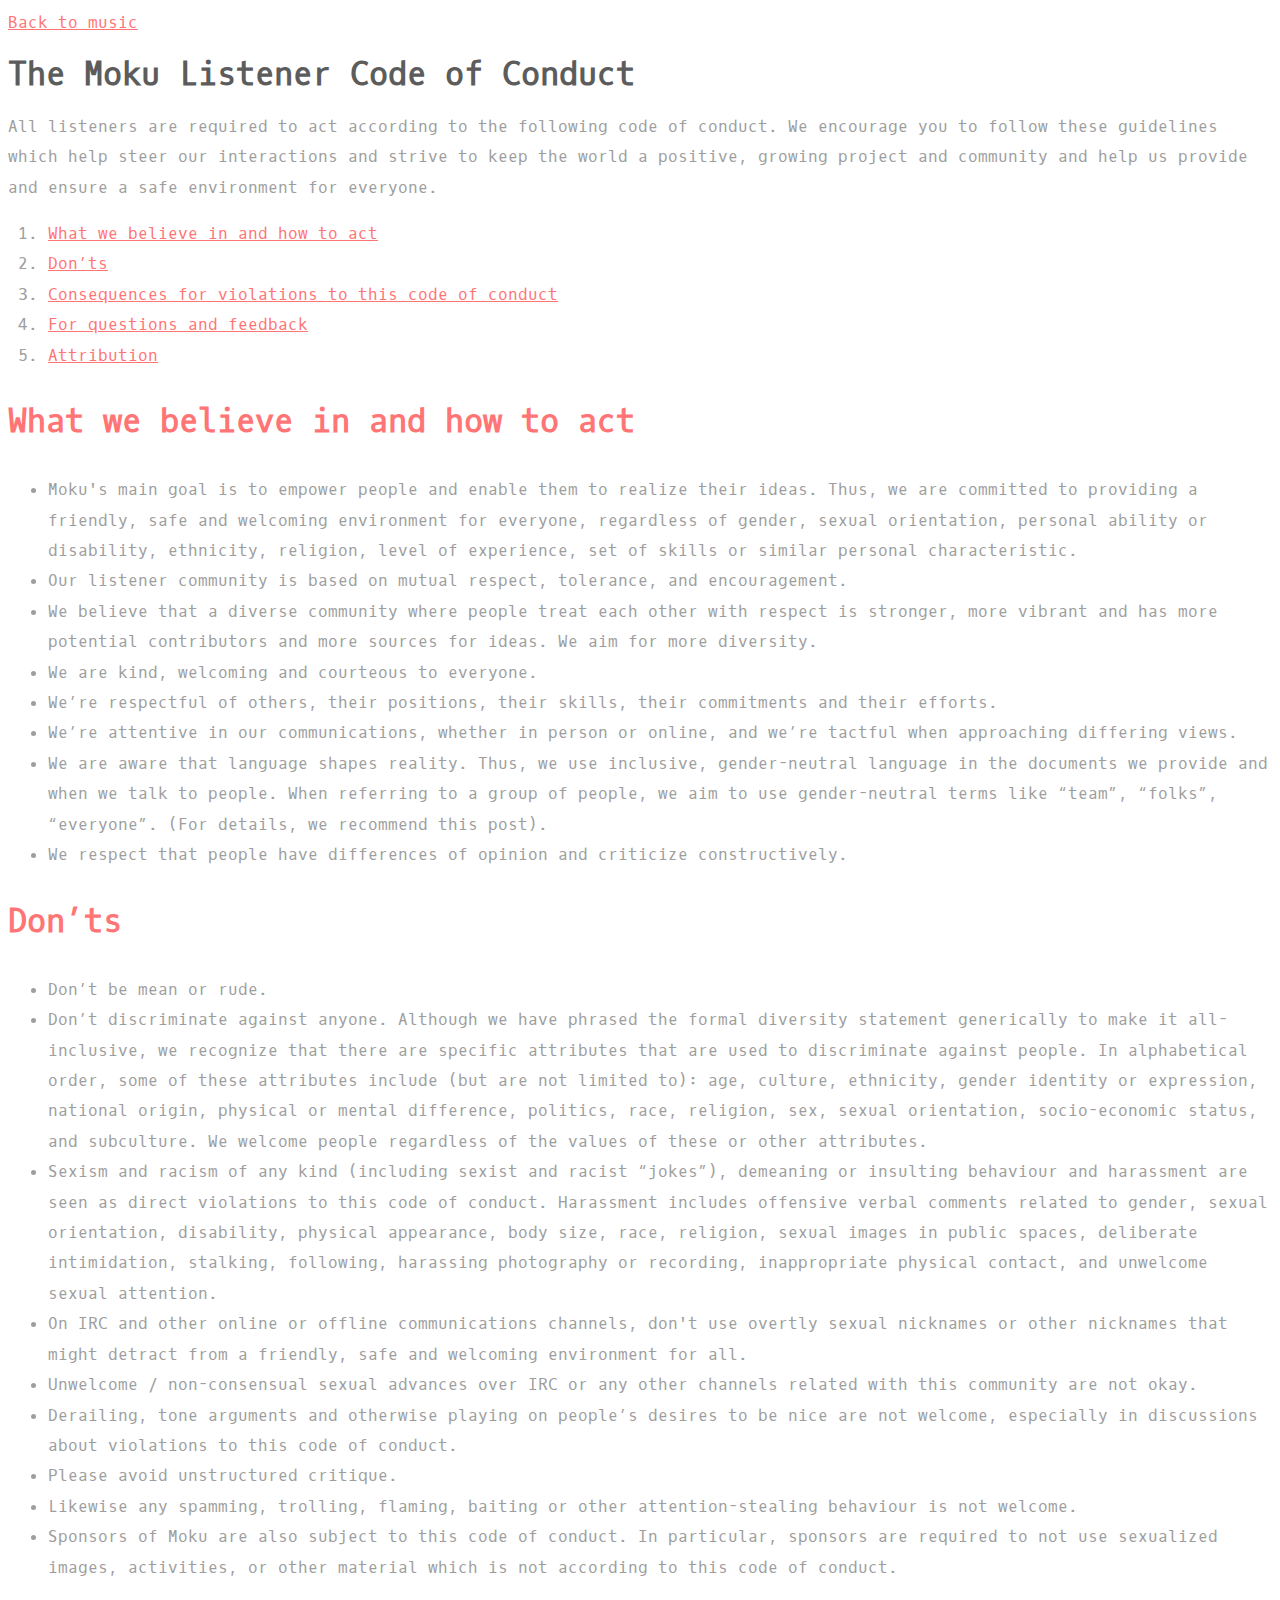
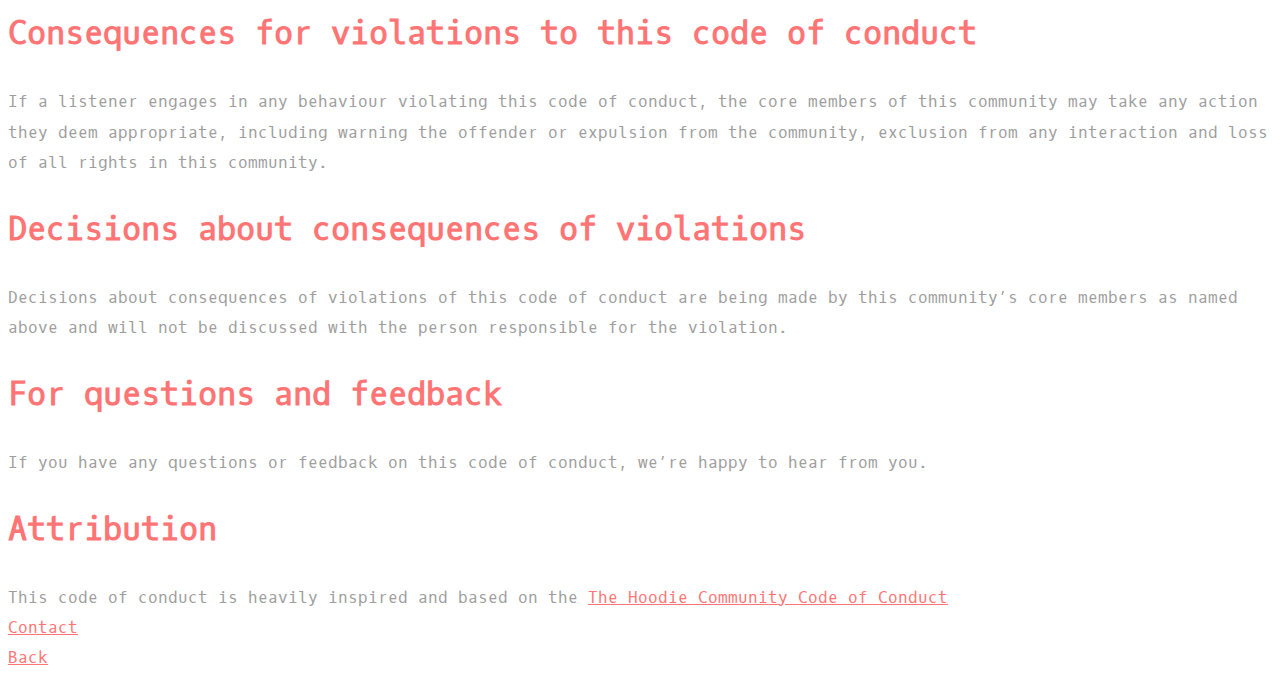
==== code-of-conduct.html @ fb61577e "Added wip version of code of conduct" ====
<!doctype html>
<html lang="en">
  <head>
    <meta charset="utf-8" />
    <meta name="viewport" content="width=device-width, initial-scale=1.0" />
    <title>Moku</title>
	<link href='http://fonts.googleapis.com/css?family=Oxygen+Mono' rel='stylesheet' type='text/css'>
    <link href='http://fonts.googleapis.com/css?family=Montserrat:700,400,100' rel='stylesheet' type='text/css'>
  </head>
  
  <style type="text/css" media="screen">
  	h1 {
	  font-family: 'Oxygen Mono', Helvetica, Arial, 'Lucida Grande', sans-serif;
	  color: hsla(0, 0%, 36%, 1);
	  font-size: 2em;
	}
	
  	h2 {
	  font-family: 'Oxygen Mono', Helvetica, Arial, 'Lucida Grande', sans-serif;
	  color: hsla(0, 0%, 86%, 1);
	  font-size: 2em;
	  line-height: 1.6em;	  
	}
	
	body {
	  font-family: 'Oxygen Mono', Helvetica, Arial, 'Lucida Grande', sans-serif;
	  color: hsla(0, 0%, 62%, 1);
	  background-color: hsla(0, 0%, 95%, 1)
	  font-weight: 100;
	  font-size: 1em;
	  line-height: 1.9em;
	}
	
	div {
		width:500px;
		z-index: 1;
	}
	
	a {
		color: hsla(360, 100%, 73%, 1);
	}
	
  </style>
  
  
  <body>
	<div id="navigation">
	  <div><a href="https://twitter.com/berndplontsch">Back to music</a></div>
	</div>
	  
  	<h1>The Moku Listener Code of Conduct</h1>
		<p>All listeners are required to act according to the following code of conduct. We encourage you to follow these guidelines which help steer our interactions and strive to keep the world a positive, growing project and community and help us provide and ensure a safe environment for everyone.</p>

		<ol>
			<li><a href="#believe">What we believe in and how to act</a></li>	
			<li><a href="#donts">Don’ts</li>		
			<li><a href="#consequences">Consequences for violations to this code of conduct</a></li>
			<li><a href="#questions">For questions and feedback</a></li>
			<li><a href="#attribution">Attribution</a></li>
		</ol>
	<h2><a name="believe">What we believe in and how to act</a></h2>
		<ul>
			<li>Moku's main goal is to empower people and enable them to realize their ideas. Thus, we are committed to providing a friendly, safe and welcoming environment for everyone, regardless of gender, sexual orientation, personal ability or disability, ethnicity, religion, level of experience, set of skills or similar personal characteristic.</li>
			<li>Our listener community is based on mutual respect, tolerance, and encouragement.</li>
			<li>We believe that a diverse community where people treat each other with respect is stronger, more vibrant and has more potential contributors and more sources for ideas. We aim for more diversity.</li>
			<li>We are kind, welcoming and courteous to everyone.</li>
			<li>We’re respectful of others, their positions, their skills, their commitments and their efforts.</li>
			<li>We’re attentive in our communications, whether in person or online, and we’re tactful when approaching differing views.</li>
			<li>We are aware that language shapes reality. Thus, we use inclusive, gender-neutral language in the documents we provide and when we talk to people. When referring to a group of people, we aim to use gender-neutral terms like “team”, “folks”, “everyone”. (For details, we recommend this post).</li>
			<li>We respect that people have differences of opinion and criticize constructively.</li>
		</ul>
	<h2><a name="donts">Don’ts</a></h2>
		<ul>
			<li>Don’t be mean or rude.</li>
			<li>Don’t discriminate against anyone. Although we have phrased the formal diversity statement generically to make it all-inclusive, we recognize that there are specific attributes that are used to discriminate against people. In alphabetical order, some of these attributes include (but are not limited to): age, culture, ethnicity, gender identity or expression, national origin, physical or mental difference, politics, race, religion, sex, sexual orientation, socio-economic status, and subculture. We welcome people regardless of the values of these or other attributes.</li>
			<li>Sexism and racism of any kind (including sexist and racist “jokes”), demeaning or insulting behaviour and harassment are seen as direct violations to this code of conduct. Harassment includes offensive verbal comments related to gender, sexual orientation, disability, physical appearance, body size, race, religion, sexual images in public spaces, deliberate intimidation, stalking, following, harassing photography or recording, inappropriate physical contact, and unwelcome sexual attention.</li>
			<li>On IRC and other online or offline communications channels, don't use overtly sexual nicknames or other nicknames that might detract from a friendly, safe and welcoming environment for all.</li>
			<li>Unwelcome / non-consensual sexual advances over IRC or any other channels related with this community are not okay.</li>
			<li>Derailing, tone arguments and otherwise playing on people’s desires to be nice are not welcome, especially in discussions about violations to this code of conduct.</li>
			<li>Please avoid unstructured critique.</li>
			<li>Likewise any spamming, trolling, flaming, baiting or other attention-stealing behaviour is not welcome.</li>
			<li>Sponsors of Moku are also subject to this code of conduct. In particular, sponsors are required to not use sexualized images, activities, or other material which is not according to this code of conduct.</li>
		</ul>
	<h2><a name="consequences">Consequences for violations to this code of conduct</a></h2>
		<p>If a listener engages in any behaviour violating this code of conduct, the core members of this community may take any action they deem appropriate, including warning the offender or expulsion from the community, exclusion from any interaction and loss of all rights in this community.</p>

	<h2><a name="decisions">Decisions about consequences of violations</a></h2>

	<p>Decisions about consequences of violations of this code of conduct are being made by this community’s core members as named above and will not be discussed with the person responsible for the violation.</p>

	<h2><a name="questions">For questions and feedback</a></h2>

	<p>If you have any questions or feedback on this code of conduct, we’re happy to hear from you.</p>

	<h2><a name="attribution">Attribution</a></h2>
	
	This code of conduct is heavily inspired and based on the <a href="http://hood.ie/code-of-conduct/">The Hoodie Community Code of Conduct</a>

	<div id="navigation">
	  <div><a href="https://twitter.com/berndplontsch">Contact</a></div>
	  <div><a href="https://twitter.com/berndplontsch">Back</a></div>
	</div>
  </body>
</html>
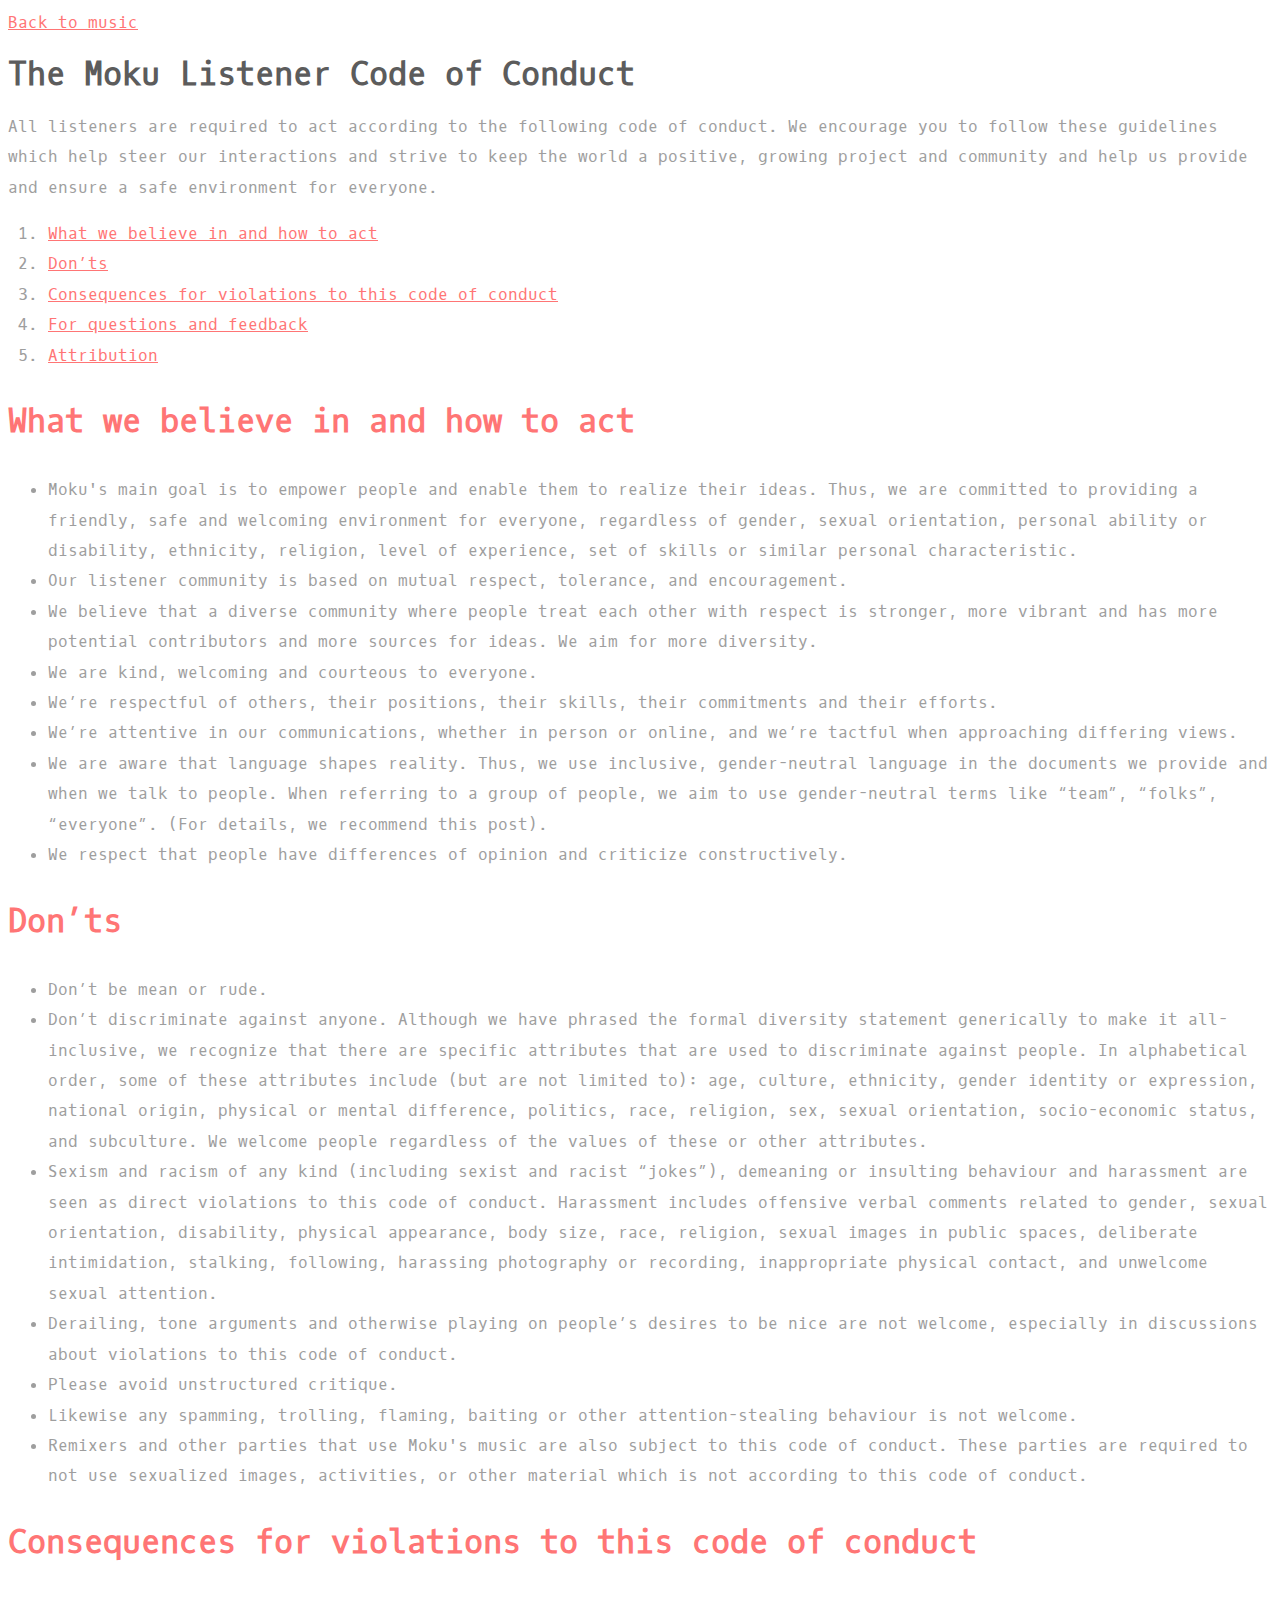
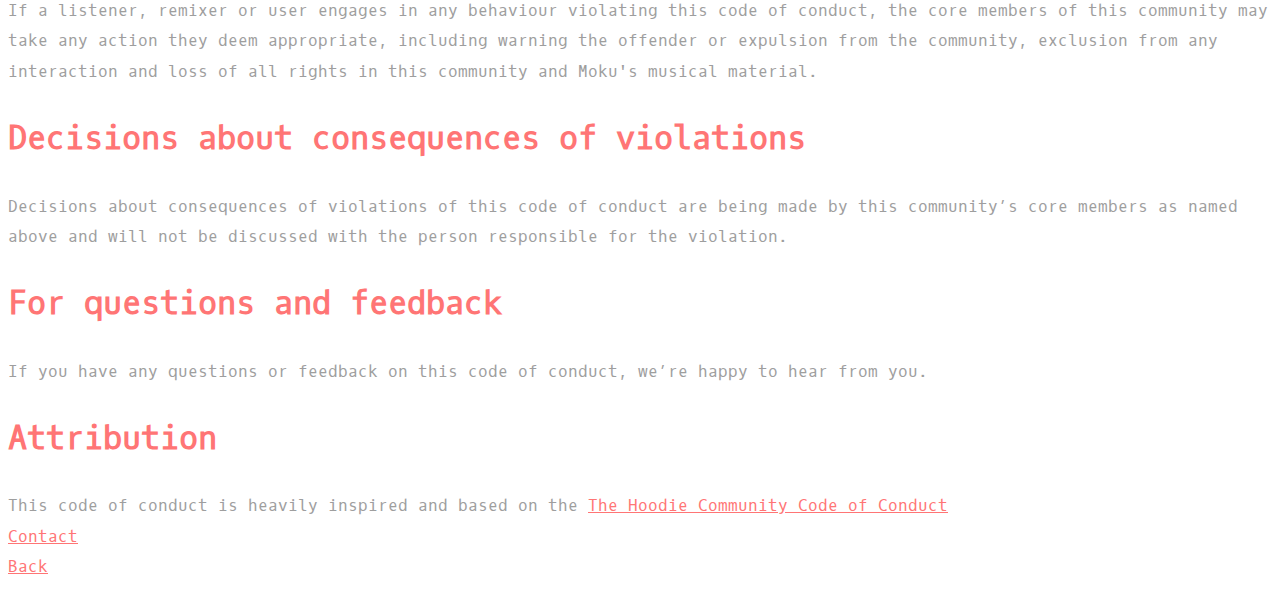
==== commit ab738c6b: "updated back link" ====
--- a/code-of-conduct.html
+++ b/code-of-conduct.html
@@ -45,7 +45,7 @@
   
   <body>
 	<div id="navigation">
-	  <div><a href="https://twitter.com/berndplontsch">Back to music</a></div>
+	  <div><a href="/">Back to music</a></div>
 	</div>
 	  
   	<h1>The Moku Listener Code of Conduct</h1>
@@ -74,15 +74,13 @@
 			<li>Don’t be mean or rude.</li>
 			<li>Don’t discriminate against anyone. Although we have phrased the formal diversity statement generically to make it all-inclusive, we recognize that there are specific attributes that are used to discriminate against people. In alphabetical order, some of these attributes include (but are not limited to): age, culture, ethnicity, gender identity or expression, national origin, physical or mental difference, politics, race, religion, sex, sexual orientation, socio-economic status, and subculture. We welcome people regardless of the values of these or other attributes.</li>
 			<li>Sexism and racism of any kind (including sexist and racist “jokes”), demeaning or insulting behaviour and harassment are seen as direct violations to this code of conduct. Harassment includes offensive verbal comments related to gender, sexual orientation, disability, physical appearance, body size, race, religion, sexual images in public spaces, deliberate intimidation, stalking, following, harassing photography or recording, inappropriate physical contact, and unwelcome sexual attention.</li>
-			<li>On IRC and other online or offline communications channels, don't use overtly sexual nicknames or other nicknames that might detract from a friendly, safe and welcoming environment for all.</li>
-			<li>Unwelcome / non-consensual sexual advances over IRC or any other channels related with this community are not okay.</li>
 			<li>Derailing, tone arguments and otherwise playing on people’s desires to be nice are not welcome, especially in discussions about violations to this code of conduct.</li>
 			<li>Please avoid unstructured critique.</li>
 			<li>Likewise any spamming, trolling, flaming, baiting or other attention-stealing behaviour is not welcome.</li>
-			<li>Sponsors of Moku are also subject to this code of conduct. In particular, sponsors are required to not use sexualized images, activities, or other material which is not according to this code of conduct.</li>
+			<li>Remixers and other parties that use Moku's music are also subject to this code of conduct. These parties are required to not use sexualized images, activities, or other material which is not according to this code of conduct.</li>
 		</ul>
 	<h2><a name="consequences">Consequences for violations to this code of conduct</a></h2>
-		<p>If a listener engages in any behaviour violating this code of conduct, the core members of this community may take any action they deem appropriate, including warning the offender or expulsion from the community, exclusion from any interaction and loss of all rights in this community.</p>
+		<p>If a listener, remixer or user engages in any behaviour violating this code of conduct, the core members of this community may take any action they deem appropriate, including warning the offender or expulsion from the community, exclusion from any interaction and loss of all rights in this community and Moku's musical material.</p>
 
 	<h2><a name="decisions">Decisions about consequences of violations</a></h2>
 
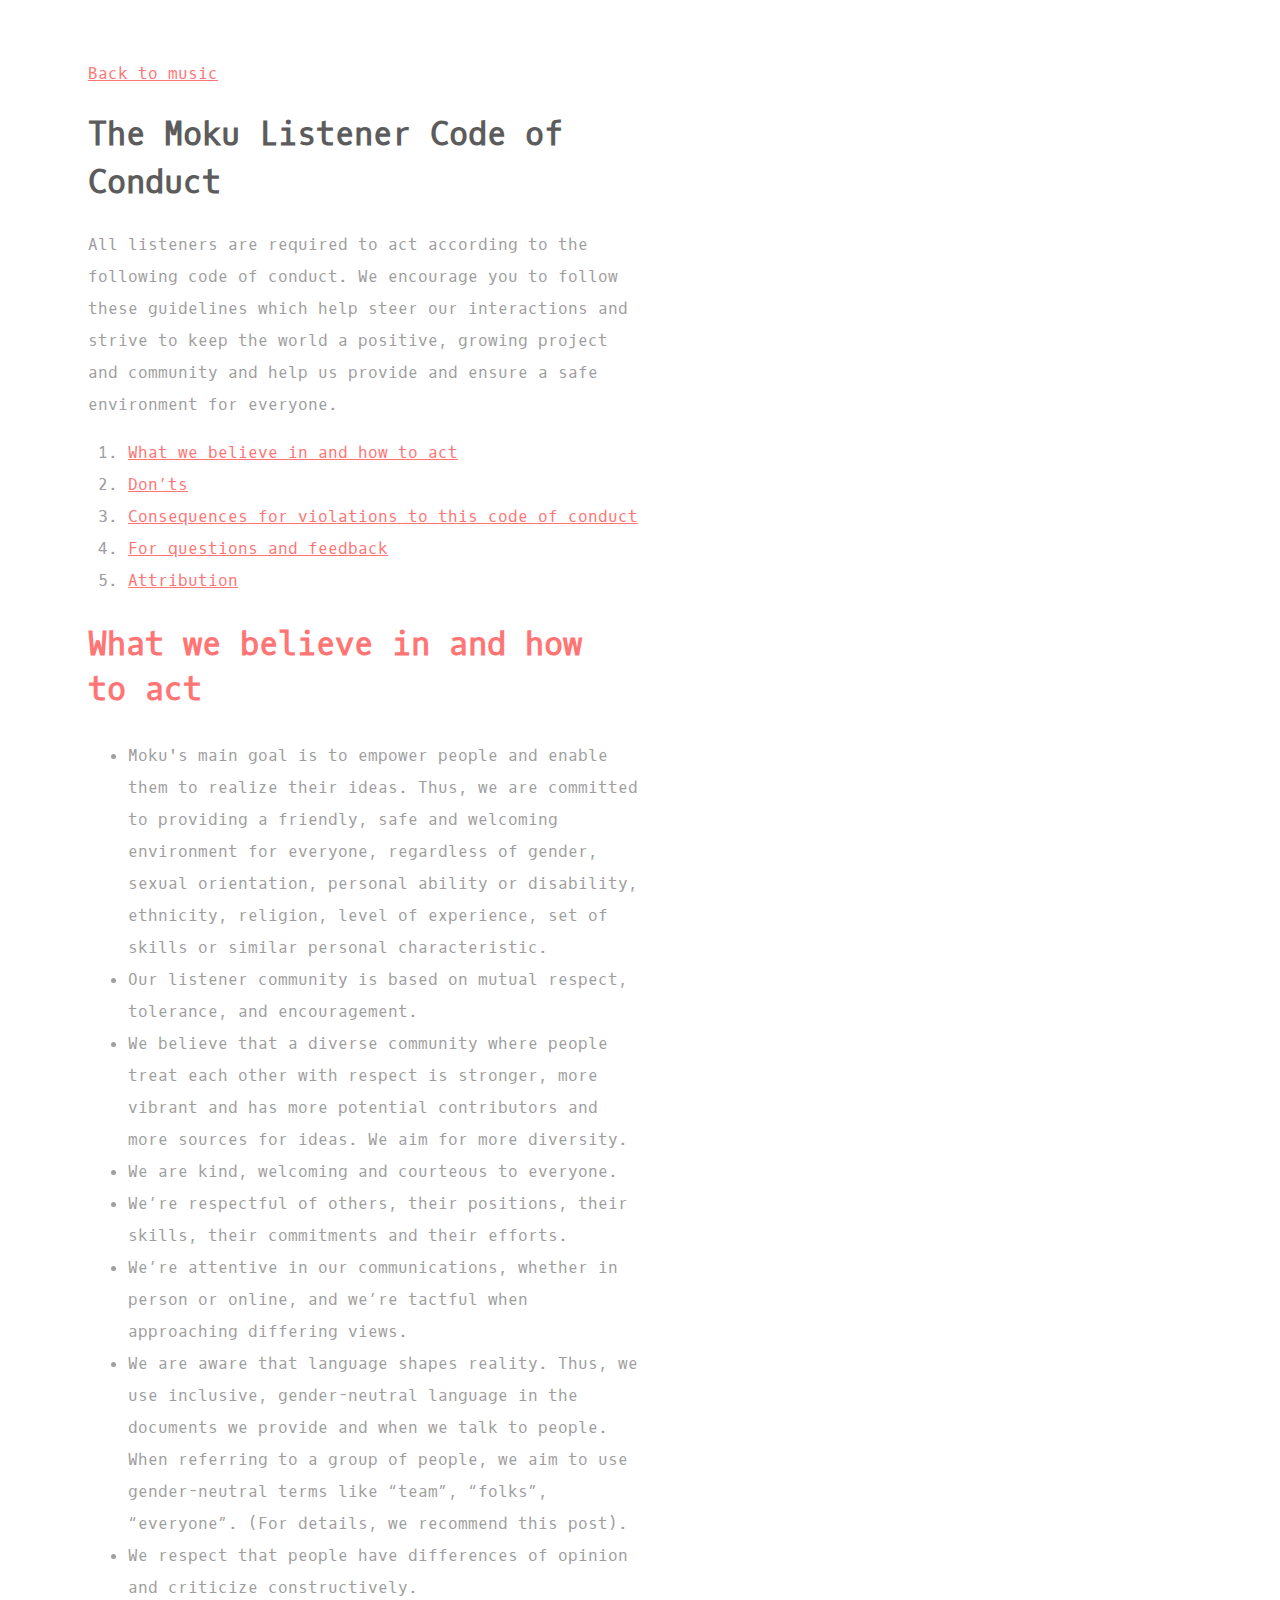
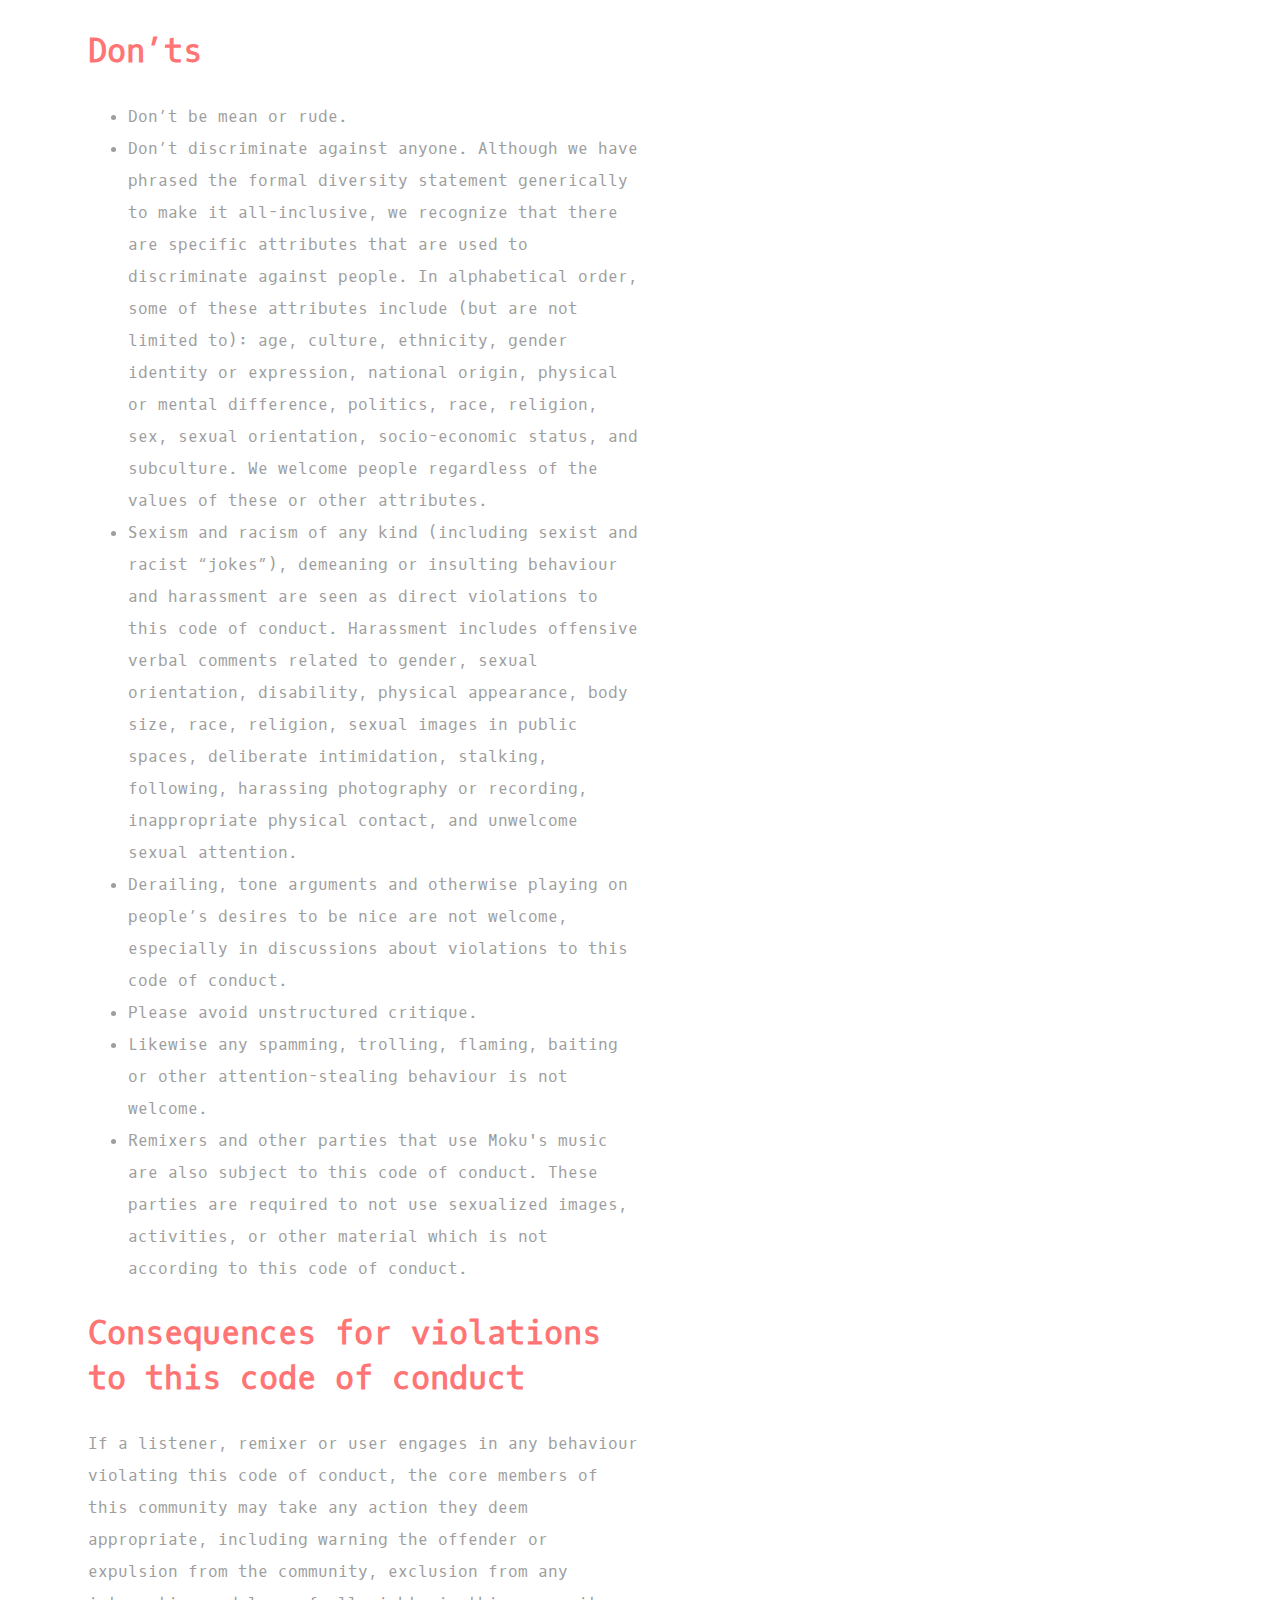
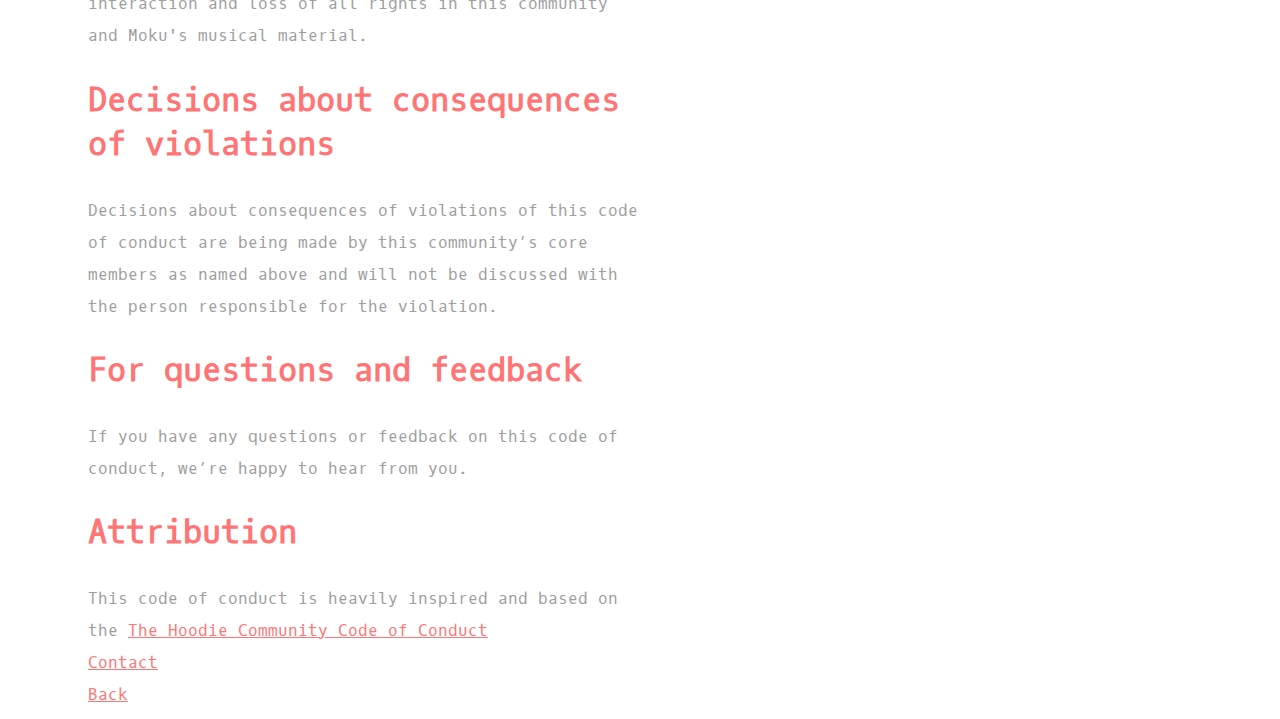
==== commit 0c095d48: "margins" ====
--- a/code-of-conduct.html
+++ b/code-of-conduct.html
@@ -12,14 +12,15 @@
   	h1 {
 	  font-family: 'Oxygen Mono', Helvetica, Arial, 'Lucida Grande', sans-serif;
 	  color: hsla(0, 0%, 36%, 1);
-	  font-size: 2em;
+	  font-size: 2em;	  
+	  line-height: 1.5em;
 	}
 	
   	h2 {
 	  font-family: 'Oxygen Mono', Helvetica, Arial, 'Lucida Grande', sans-serif;
 	  color: hsla(0, 0%, 86%, 1);
 	  font-size: 2em;
-	  line-height: 1.6em;	  
+	  line-height: 1.4em;	  
 	}
 	
 	body {
@@ -28,14 +29,13 @@
 	  background-color: hsla(0, 0%, 95%, 1)
 	  font-weight: 100;
 	  font-size: 1em;
-	  line-height: 1.9em;
+	  line-height: 2em;
+	  
+	  padding-top: 50px;
+	  padding-left: 80px;
+	  max-width:550px;
 	}
-	
-	div {
-		width:500px;
-		z-index: 1;
-	}
-	
+		
 	a {
 		color: hsla(360, 100%, 73%, 1);
 	}
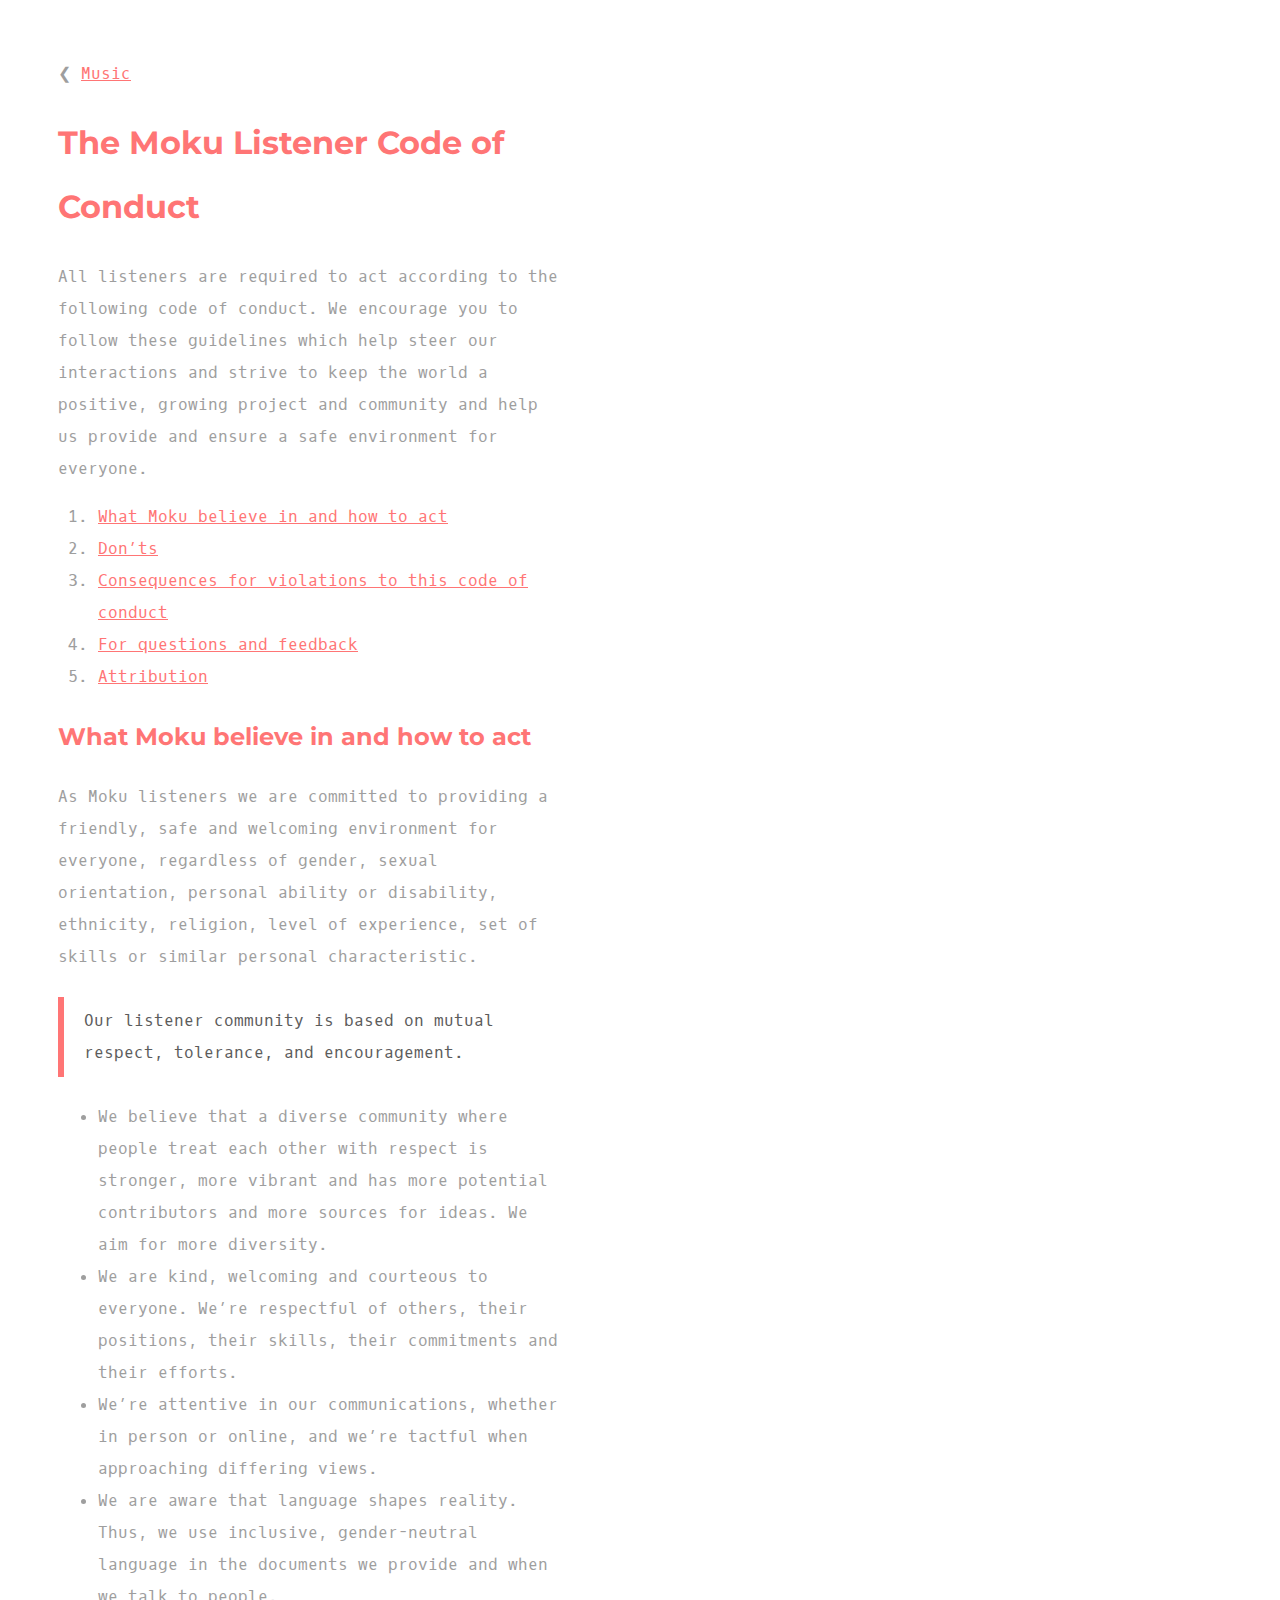
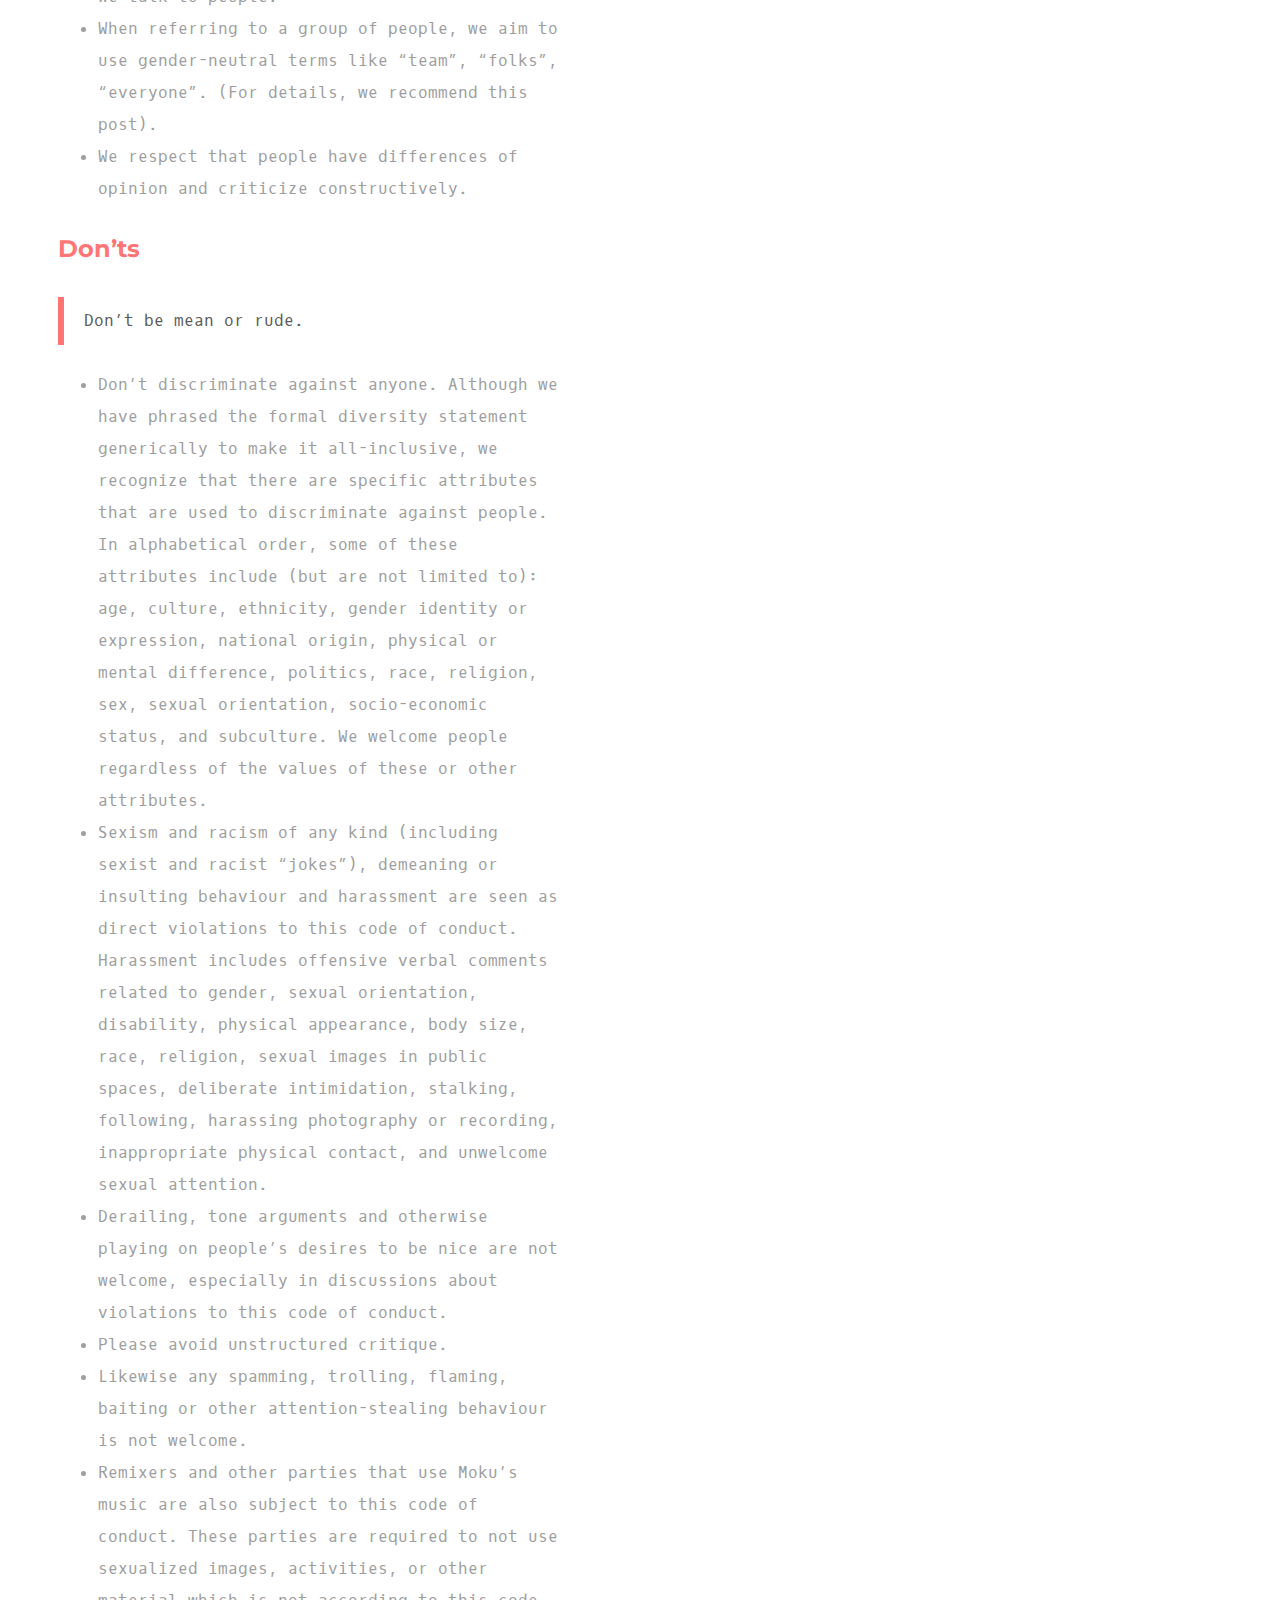
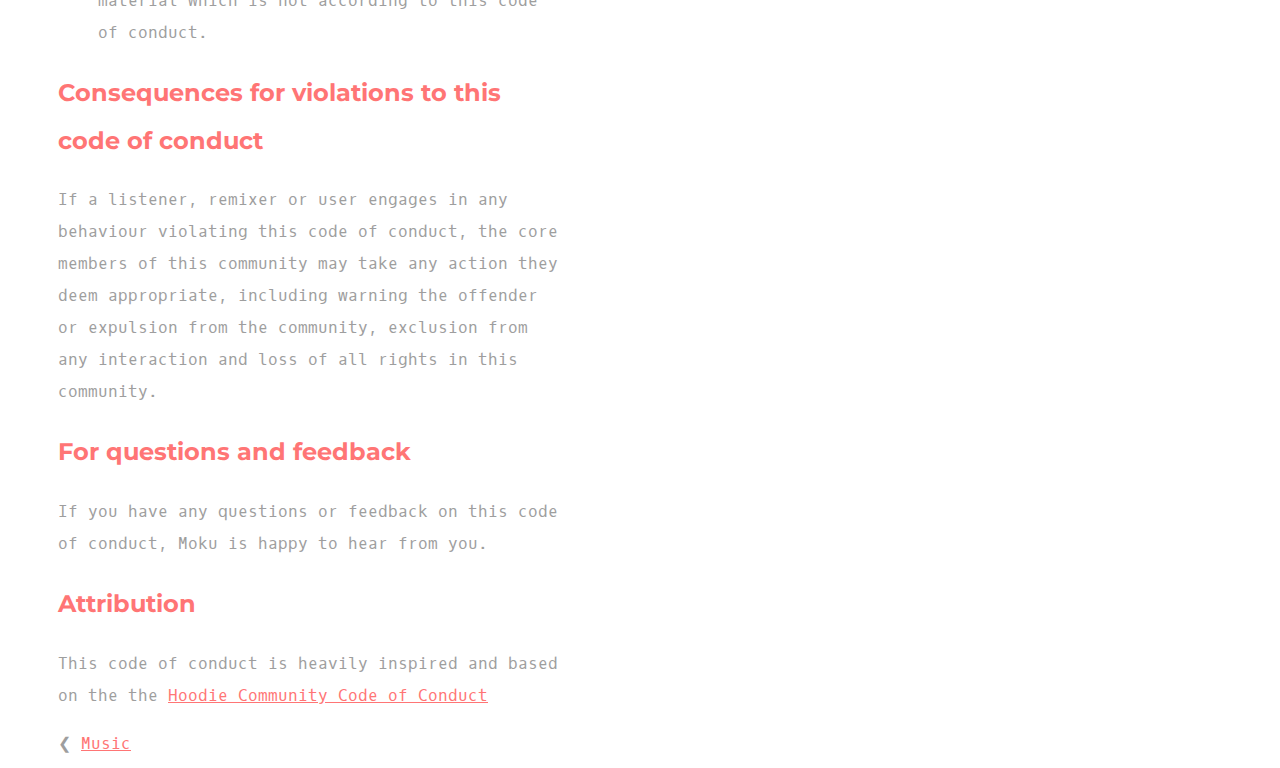
==== commit c9cb2ce9: "external css" ====
--- a/code-of-conduct.html
+++ b/code-of-conduct.html
@@ -4,99 +4,73 @@
     <meta charset="utf-8" />
     <meta name="viewport" content="width=device-width, initial-scale=1.0" />
     <title>Moku</title>
+    <link rel="stylesheet" type="text/css" href="style.css">    
 	<link href='http://fonts.googleapis.com/css?family=Oxygen+Mono' rel='stylesheet' type='text/css'>
     <link href='http://fonts.googleapis.com/css?family=Montserrat:700,400,100' rel='stylesheet' type='text/css'>
   </head>
   
-  <style type="text/css" media="screen">
-  	h1 {
-	  font-family: 'Oxygen Mono', Helvetica, Arial, 'Lucida Grande', sans-serif;
-	  color: hsla(0, 0%, 36%, 1);
-	  font-size: 2em;	  
-	  line-height: 1.5em;
-	}
-	
-  	h2 {
-	  font-family: 'Oxygen Mono', Helvetica, Arial, 'Lucida Grande', sans-serif;
-	  color: hsla(0, 0%, 86%, 1);
-	  font-size: 2em;
-	  line-height: 1.4em;	  
-	}
-	
-	body {
-	  font-family: 'Oxygen Mono', Helvetica, Arial, 'Lucida Grande', sans-serif;
-	  color: hsla(0, 0%, 62%, 1);
-	  background-color: hsla(0, 0%, 95%, 1)
-	  font-weight: 100;
-	  font-size: 1em;
-	  line-height: 2em;
-	  
-	  padding-top: 50px;
-	  padding-left: 80px;
-	  max-width:550px;
-	}
-		
-	a {
-		color: hsla(360, 100%, 73%, 1);
-	}
-	
-  </style>
-  
-  
   <body>
 	<div id="navigation">
-	  <div><a href="/">Back to music</a></div>
+	  <div>&#10094;  <a href="/">Music</a></div>
 	</div>
 	  
-  	<h1>The Moku Listener Code of Conduct</h1>
-		<p>All listeners are required to act according to the following code of conduct. We encourage you to follow these guidelines which help steer our interactions and strive to keep the world a positive, growing project and community and help us provide and ensure a safe environment for everyone.</p>
+<h1>The Moku Listener Code of Conduct</h1>
 
-		<ol>
-			<li><a href="#believe">What we believe in and how to act</a></li>	
-			<li><a href="#donts">Don’ts</li>		
-			<li><a href="#consequences">Consequences for violations to this code of conduct</a></li>
-			<li><a href="#questions">For questions and feedback</a></li>
-			<li><a href="#attribution">Attribution</a></li>
-		</ol>
-	<h2><a name="believe">What we believe in and how to act</a></h2>
-		<ul>
-			<li>Moku's main goal is to empower people and enable them to realize their ideas. Thus, we are committed to providing a friendly, safe and welcoming environment for everyone, regardless of gender, sexual orientation, personal ability or disability, ethnicity, religion, level of experience, set of skills or similar personal characteristic.</li>
-			<li>Our listener community is based on mutual respect, tolerance, and encouragement.</li>
-			<li>We believe that a diverse community where people treat each other with respect is stronger, more vibrant and has more potential contributors and more sources for ideas. We aim for more diversity.</li>
-			<li>We are kind, welcoming and courteous to everyone.</li>
-			<li>We’re respectful of others, their positions, their skills, their commitments and their efforts.</li>
-			<li>We’re attentive in our communications, whether in person or online, and we’re tactful when approaching differing views.</li>
-			<li>We are aware that language shapes reality. Thus, we use inclusive, gender-neutral language in the documents we provide and when we talk to people. When referring to a group of people, we aim to use gender-neutral terms like “team”, “folks”, “everyone”. (For details, we recommend this post).</li>
-			<li>We respect that people have differences of opinion and criticize constructively.</li>
-		</ul>
-	<h2><a name="donts">Don’ts</a></h2>
-		<ul>
-			<li>Don’t be mean or rude.</li>
-			<li>Don’t discriminate against anyone. Although we have phrased the formal diversity statement generically to make it all-inclusive, we recognize that there are specific attributes that are used to discriminate against people. In alphabetical order, some of these attributes include (but are not limited to): age, culture, ethnicity, gender identity or expression, national origin, physical or mental difference, politics, race, religion, sex, sexual orientation, socio-economic status, and subculture. We welcome people regardless of the values of these or other attributes.</li>
-			<li>Sexism and racism of any kind (including sexist and racist “jokes”), demeaning or insulting behaviour and harassment are seen as direct violations to this code of conduct. Harassment includes offensive verbal comments related to gender, sexual orientation, disability, physical appearance, body size, race, religion, sexual images in public spaces, deliberate intimidation, stalking, following, harassing photography or recording, inappropriate physical contact, and unwelcome sexual attention.</li>
-			<li>Derailing, tone arguments and otherwise playing on people’s desires to be nice are not welcome, especially in discussions about violations to this code of conduct.</li>
-			<li>Please avoid unstructured critique.</li>
-			<li>Likewise any spamming, trolling, flaming, baiting or other attention-stealing behaviour is not welcome.</li>
-			<li>Remixers and other parties that use Moku's music are also subject to this code of conduct. These parties are required to not use sexualized images, activities, or other material which is not according to this code of conduct.</li>
-		</ul>
-	<h2><a name="consequences">Consequences for violations to this code of conduct</a></h2>
-		<p>If a listener, remixer or user engages in any behaviour violating this code of conduct, the core members of this community may take any action they deem appropriate, including warning the offender or expulsion from the community, exclusion from any interaction and loss of all rights in this community and Moku's musical material.</p>
+<p>All listeners are required to act according to the following code of conduct. We encourage you to follow these guidelines which help steer our interactions and strive to keep the world a positive, growing project and community and help us provide and ensure a safe environment for everyone.</p>
 
-	<h2><a name="decisions">Decisions about consequences of violations</a></h2>
+<ol>
+<li><a href="#believe">What Moku believe in and how to act</a></li>
+<li><a href="#donts">Don’ts</a></li>
+<li><a href="#violation">Consequences for violations to this code of conduct</a></li>
+<li><a href="#question">For questions and feedback</a></li>
+<li><a href="#attribution">Attribution</a></li>
+</ol>
 
-	<p>Decisions about consequences of violations of this code of conduct are being made by this community’s core members as named above and will not be discussed with the person responsible for the violation.</p>
+<h2><a name=“believe”>What Moku believe in and how to act</a></h2>
 
-	<h2><a name="questions">For questions and feedback</a></h2>
+<p>As Moku listeners we are committed to providing a friendly, safe and welcoming environment for everyone, regardless of gender, sexual orientation, personal ability or disability, ethnicity, religion, level of experience, set of skills or similar personal characteristic.</p>
 
-	<p>If you have any questions or feedback on this code of conduct, we’re happy to hear from you.</p>
+<blockquote>
+<p>Our listener community is based on mutual respect, tolerance, and encouragement.</p>
+</blockquote>
 
-	<h2><a name="attribution">Attribution</a></h2>
-	
-	This code of conduct is heavily inspired and based on the <a href="http://hood.ie/code-of-conduct/">The Hoodie Community Code of Conduct</a>
+<ul>
+<li>We believe that a diverse community where people treat each other with respect is stronger, more vibrant and has more potential contributors and more sources for ideas. We aim for more diversity.</li>
+<li>We are kind, welcoming and courteous to everyone. We’re respectful of others, their positions, their skills, their commitments and their efforts.</li>
+<li>We’re attentive in our communications, whether in person or online, and we’re tactful when approaching differing views.</li>
+<li>We are aware that language shapes reality. Thus, we use inclusive, gender-neutral language in the documents we provide and when we talk to people.</li>
+<li>When referring to a group of people, we aim to use gender-neutral terms like “team”, “folks”, “everyone”. (For details, we recommend this post).</li>
+<li>We respect that people have differences of opinion and criticize constructively.</li>
+</ul>
 
+<h2>Don’ts</h2>
+
+<blockquote>
+<p>Don’t be mean or rude.</p>
+</blockquote>
+
+<ul>
+<li>Don’t discriminate against anyone. Although we have phrased the formal diversity statement generically to make it all-inclusive, we recognize that there are specific attributes that are used to discriminate against people. In alphabetical order, some of these attributes include (but are not limited to): age, culture, ethnicity, gender identity or expression, national origin, physical or mental difference, politics, race, religion, sex, sexual orientation, socio-economic status, and subculture. We welcome people regardless of the values of these or other attributes.</li>
+<li>Sexism and racism of any kind (including sexist and racist “jokes”), demeaning or insulting behaviour and harassment are seen as direct violations to this code of conduct. Harassment includes offensive verbal comments related to gender, sexual orientation, disability, physical appearance, body size, race, religion, sexual images in public spaces, deliberate intimidation, stalking, following, harassing photography or recording, inappropriate physical contact, and unwelcome sexual attention.</li>
+<li>Derailing, tone arguments and otherwise playing on people’s desires to be nice are not welcome, especially in discussions about violations to this code of conduct.</li>
+<li>Please avoid unstructured critique.</li>
+<li>Likewise any spamming, trolling, flaming, baiting or other attention-stealing behaviour is not welcome.</li>
+<li>Remixers and other parties that use Moku&#8217;s music are also subject to this code of conduct. These parties are required to not use sexualized images, activities, or other material which is not according to this code of conduct.</li>
+</ul>
+
+<h2>Consequences for violations to this code of conduct</h2>
+
+<p>If a listener, remixer or user engages in any behaviour violating this code of conduct, the core members of this community may take any action they deem appropriate, including warning the offender or expulsion from the community, exclusion from any interaction and loss of all rights in this community.</p>
+
+<h2>For questions and feedback</h2>
+
+<p>If you have any questions or feedback on this code of conduct, Moku is happy to hear from you.</p>
+
+<h2>Attribution</h2>
+
+<p>This code of conduct is heavily inspired and based on the the <a href="http://hood.ie/code-of-conduct/">Hoodie Community Code of Conduct</a></p>
 	<div id="navigation">
-	  <div><a href="https://twitter.com/berndplontsch">Contact</a></div>
-	  <div><a href="https://twitter.com/berndplontsch">Back</a></div>
+	  <div>&#10094;  <a href="/">Music</a></div>
 	</div>
   </body>
 </html>--- a/style.css
+++ b/style.css
@@ -0,0 +1,77 @@
+	h1,h2 {
+		font-family: 'Montserrat';
+		padding: 0px;
+		color: hsla(360, 100%, 73%, 1);
+	}	
+		
+  	body {
+	  font-family: 'Oxygen Mono', Helvetica, Arial, 'Lucida Grande', sans-serif;
+	  color: hsla(0, 0%, 62%, 1);
+	  background-color: hsla(0, 0%, 95%, 1)
+	  font-weight: 100;
+	  font-size: 1em;
+	  line-height: 2;
+	  
+	  padding-top: 50px;
+	  padding-left: 50px;
+	  padding-right: 50px;	  
+	  max-width:500px;	  
+	}
+		
+	a {
+		color: hsla(360, 100%, 73%, 1);
+	}
+	
+	div #song img,#caption {
+		max-width:100%;
+	}
+
+	
+	div #caption {
+		margin-top: -100px;
+		background-color: hsla(360, 100%, 73%, 1);
+		position: relative; width: 500px; height: 100px;
+		margin-bottom: 35px;
+	}
+
+	div #caption h1 {
+		font-family: 'Montserrat';
+		padding: 10px;
+		padding-top: 0px;
+		color: hsla(0, 0%, 100%, 1);
+	}
+
+	div #caption h2 {
+		font-family: 'Montserrat';
+		padding: 10px;
+		padding-top: 0px;		
+		margin-top: 15px;
+		color: hsla(0, 0%, 100%, 1);
+		font-weight: 100;
+	}
+		
+	div #caption h1 {
+		text-align:left;float:left;
+		font-weight: 800;		
+		padding-left: 30px;		
+	}
+	
+	div #caption h2 {
+		padding-top: 18px;				
+		padding-right: 30px;		
+		text-align:right;float:right;
+		font-weight: 100;
+	}
+	
+	
+blockquote {
+color: hsla(0, 0%, 36%, 1);
+border-left: 6px solid hsla(360, 100%, 73%, 1);
+margin: 1.5em 0px;
+padding: 0.5em 20px;
+}
+
+blockquote p {
+  display: inline;
+}
+
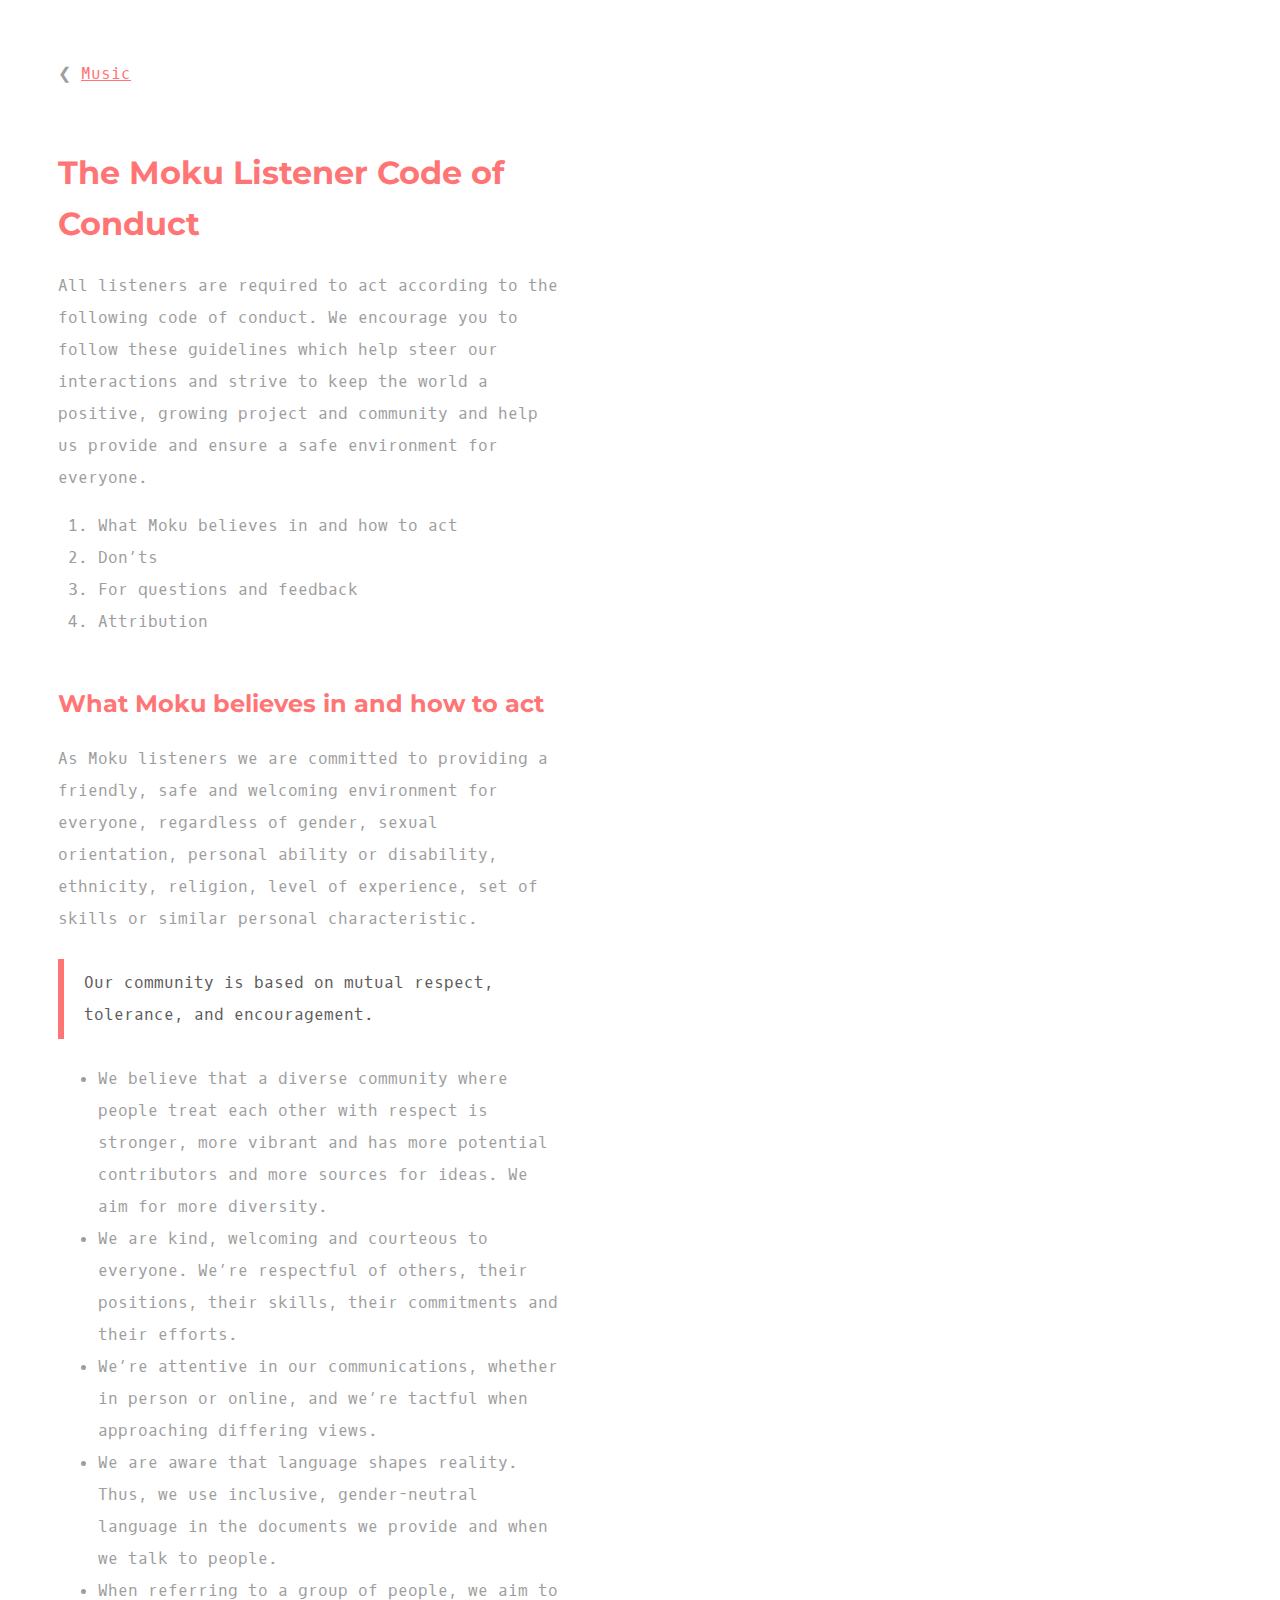
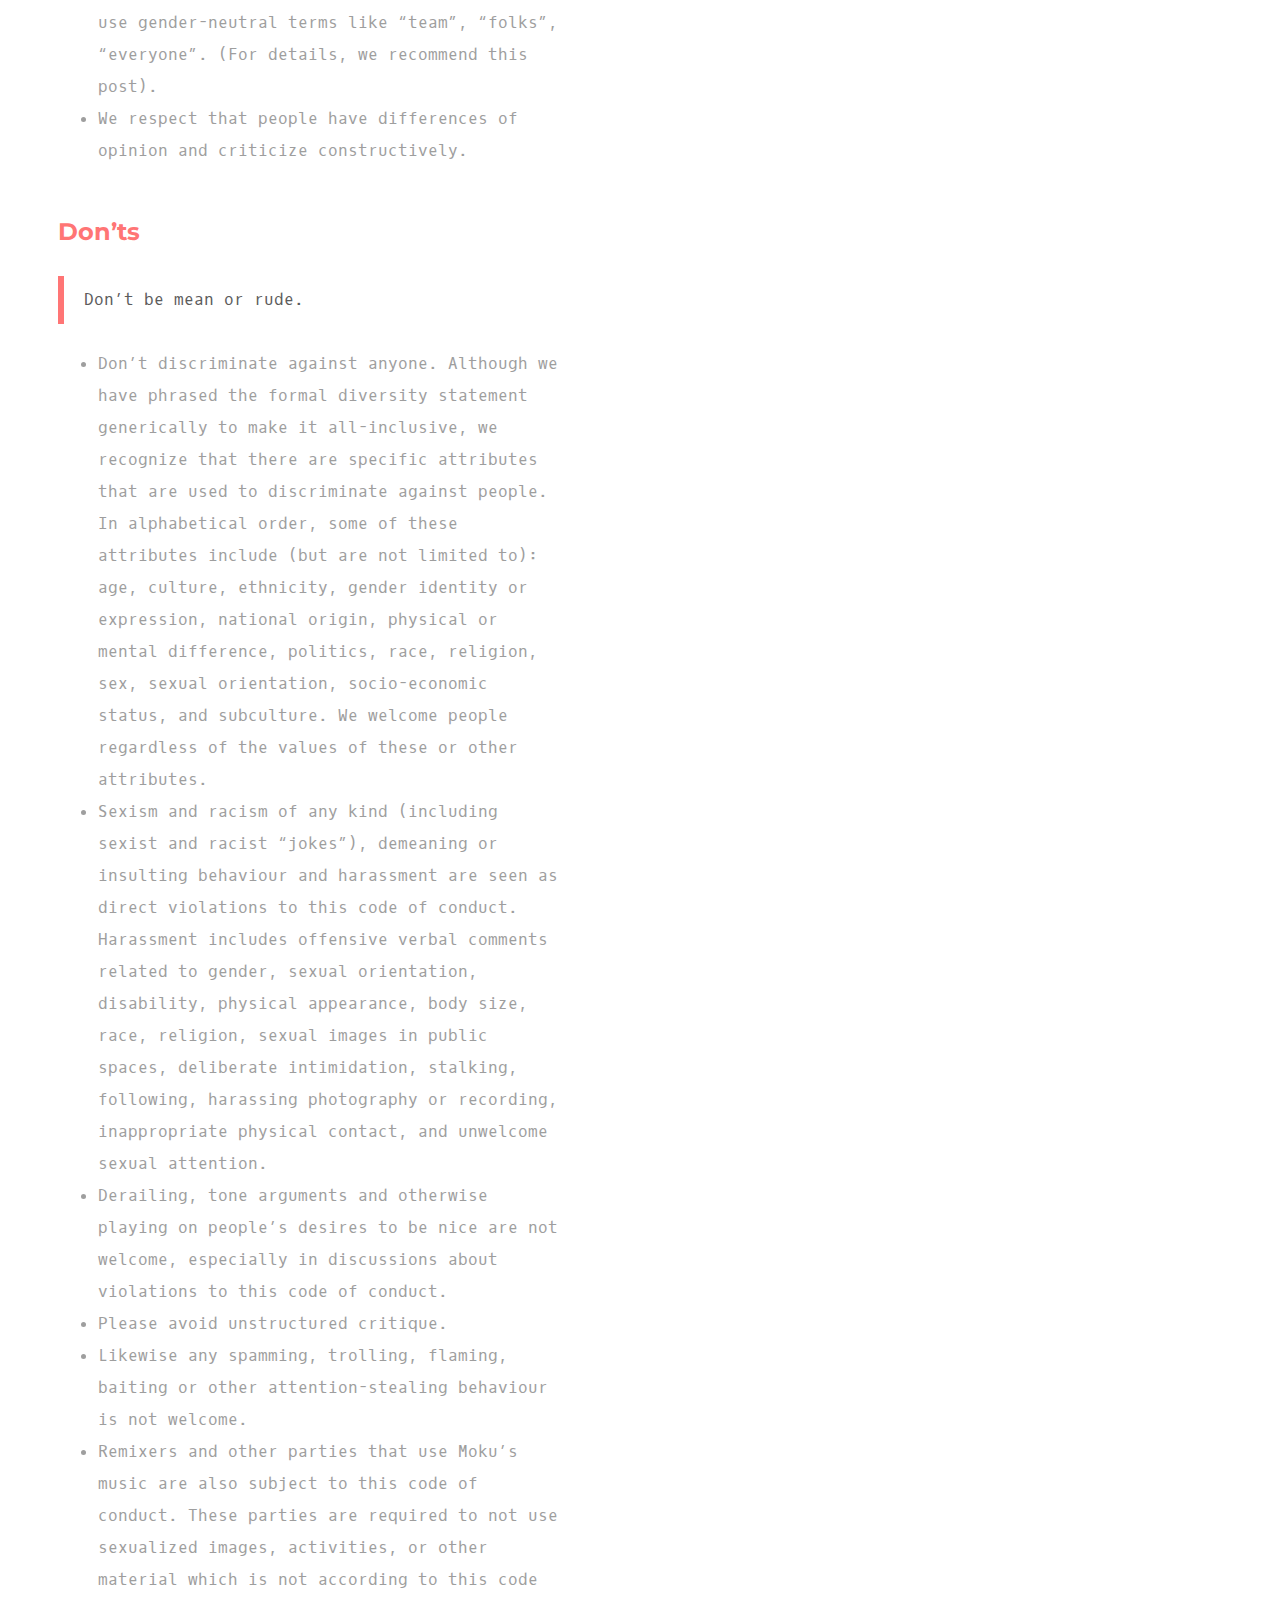
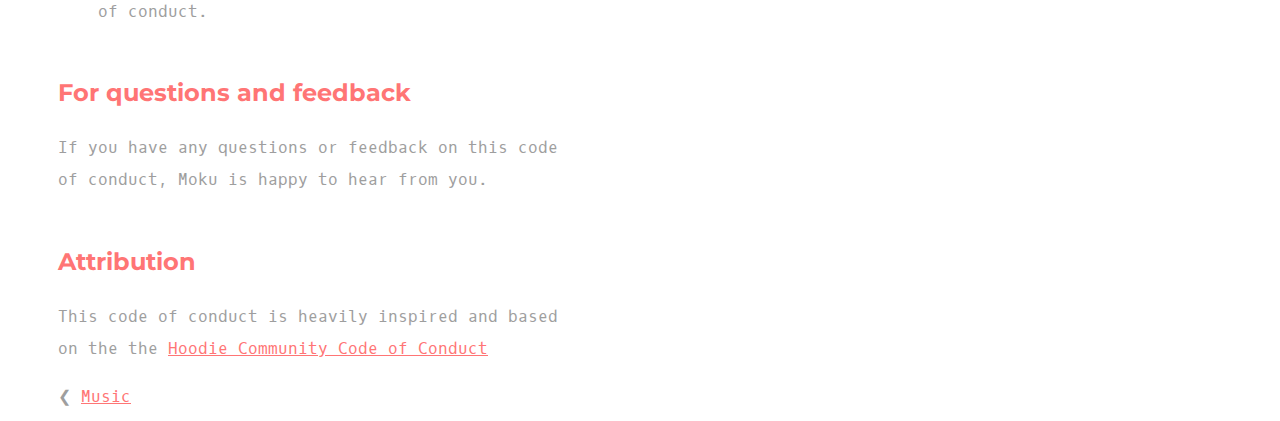
==== commit e1e1dba2: "Style updates" ====
--- a/code-of-conduct.html
+++ b/code-of-conduct.html
@@ -11,7 +11,7 @@
   
   <body>
 	<div id="navigation">
-	  <div>&#10094;  <a href="/">Music</a></div>
+	  <div>&#10094;  <a href="http://berndpl.github.io/Moku/">Music</a></div>
 	</div>
 	  
 <h1>The Moku Listener Code of Conduct</h1>
@@ -19,19 +19,18 @@
 <p>All listeners are required to act according to the following code of conduct. We encourage you to follow these guidelines which help steer our interactions and strive to keep the world a positive, growing project and community and help us provide and ensure a safe environment for everyone.</p>
 
 <ol>
-<li><a href="#believe">What Moku believe in and how to act</a></li>
-<li><a href="#donts">Don’ts</a></li>
-<li><a href="#violation">Consequences for violations to this code of conduct</a></li>
-<li><a href="#question">For questions and feedback</a></li>
-<li><a href="#attribution">Attribution</a></li>
+<li>What Moku believes in and how to act</li>
+<li>Don’ts</li>
+<li>For questions and feedback</li>
+<li>Attribution</li>
 </ol>
 
-<h2><a name=“believe”>What Moku believe in and how to act</a></h2>
+<h2><a name=“believe”>What Moku believes in and how to act</a></h2>
 
 <p>As Moku listeners we are committed to providing a friendly, safe and welcoming environment for everyone, regardless of gender, sexual orientation, personal ability or disability, ethnicity, religion, level of experience, set of skills or similar personal characteristic.</p>
 
 <blockquote>
-<p>Our listener community is based on mutual respect, tolerance, and encouragement.</p>
+<p>Our community is based on mutual respect, tolerance, and encouragement.</p>
 </blockquote>
 
 <ul>
@@ -58,10 +57,6 @@
 <li>Remixers and other parties that use Moku&#8217;s music are also subject to this code of conduct. These parties are required to not use sexualized images, activities, or other material which is not according to this code of conduct.</li>
 </ul>
 
-<h2>Consequences for violations to this code of conduct</h2>
-
-<p>If a listener, remixer or user engages in any behaviour violating this code of conduct, the core members of this community may take any action they deem appropriate, including warning the offender or expulsion from the community, exclusion from any interaction and loss of all rights in this community.</p>
-
 <h2>For questions and feedback</h2>
 
 <p>If you have any questions or feedback on this code of conduct, Moku is happy to hear from you.</p>
@@ -69,8 +64,9 @@
 <h2>Attribution</h2>
 
 <p>This code of conduct is heavily inspired and based on the the <a href="http://hood.ie/code-of-conduct/">Hoodie Community Code of Conduct</a></p>
+
 	<div id="navigation">
-	  <div>&#10094;  <a href="/">Music</a></div>
+	  <div>&#10094;  <a href="http://berndpl.github.io/Moku/">Music</a></div>
 	</div>
   </body>
 </html>--- a/style.css
+++ b/style.css
@@ -1,6 +1,8 @@
 	h1,h2 {
 		font-family: 'Montserrat';
 		padding: 0px;
+		padding-top: 1.1em;
+		line-height: 1.6em;
 		color: hsla(360, 100%, 73%, 1);
 	}	
 		
@@ -28,32 +30,28 @@
 
 	
 	div #caption {
-		margin-top: -100px;
+		height: 90px;
 		background-color: hsla(360, 100%, 73%, 1);
-		position: relative; width: 500px; height: 100px;
-		margin-bottom: 35px;
+		margin-bottom: 10px;
 	}
 
 	div #caption h1 {
 		font-family: 'Montserrat';
-		padding: 10px;
 		padding-top: 0px;
 		color: hsla(0, 0%, 100%, 1);
 	}
 
 	div #caption h2 {
 		font-family: 'Montserrat';
-		padding: 10px;
-		padding-top: 0px;		
-		margin-top: 15px;
+		font-weight: 100;		
 		color: hsla(0, 0%, 100%, 1);
-		font-weight: 100;
+		margin-top: 12px;		
 	}
 		
 	div #caption h1 {
 		text-align:left;float:left;
 		font-weight: 800;		
-		padding-left: 30px;		
+		padding-left: 30px;				
 	}
 	
 	div #caption h2 {
@@ -61,8 +59,13 @@
 		padding-right: 30px;		
 		text-align:right;float:right;
 		font-weight: 100;
+		font-size: 1.3em;		
 	}
 	
+	div #soundcloud {
+		padding-top: 0;
+		margin-top: 0;
+	}
 	
 blockquote {
 color: hsla(0, 0%, 36%, 1);
@@ -75,3 +78,26 @@
   display: inline;
 }
 
+@media (max-width: 30em) { 
+	
+	div #caption {
+		height: 70px;
+		margin-top: 0px;
+		padding-top: 0px;
+		background-color: hsla(360, 100%, 73%, 1);
+	}
+
+	div #caption h1 {
+		font-size: 1.5em;		
+		padding-left: 20px;
+		padding-top: 0px;
+	}
+
+	div #caption h2 {
+		font-size: 1em;
+		font-weight: 100;		
+		padding-top: 9px;
+		padding-right: 20px;				
+	}	
+}
+
